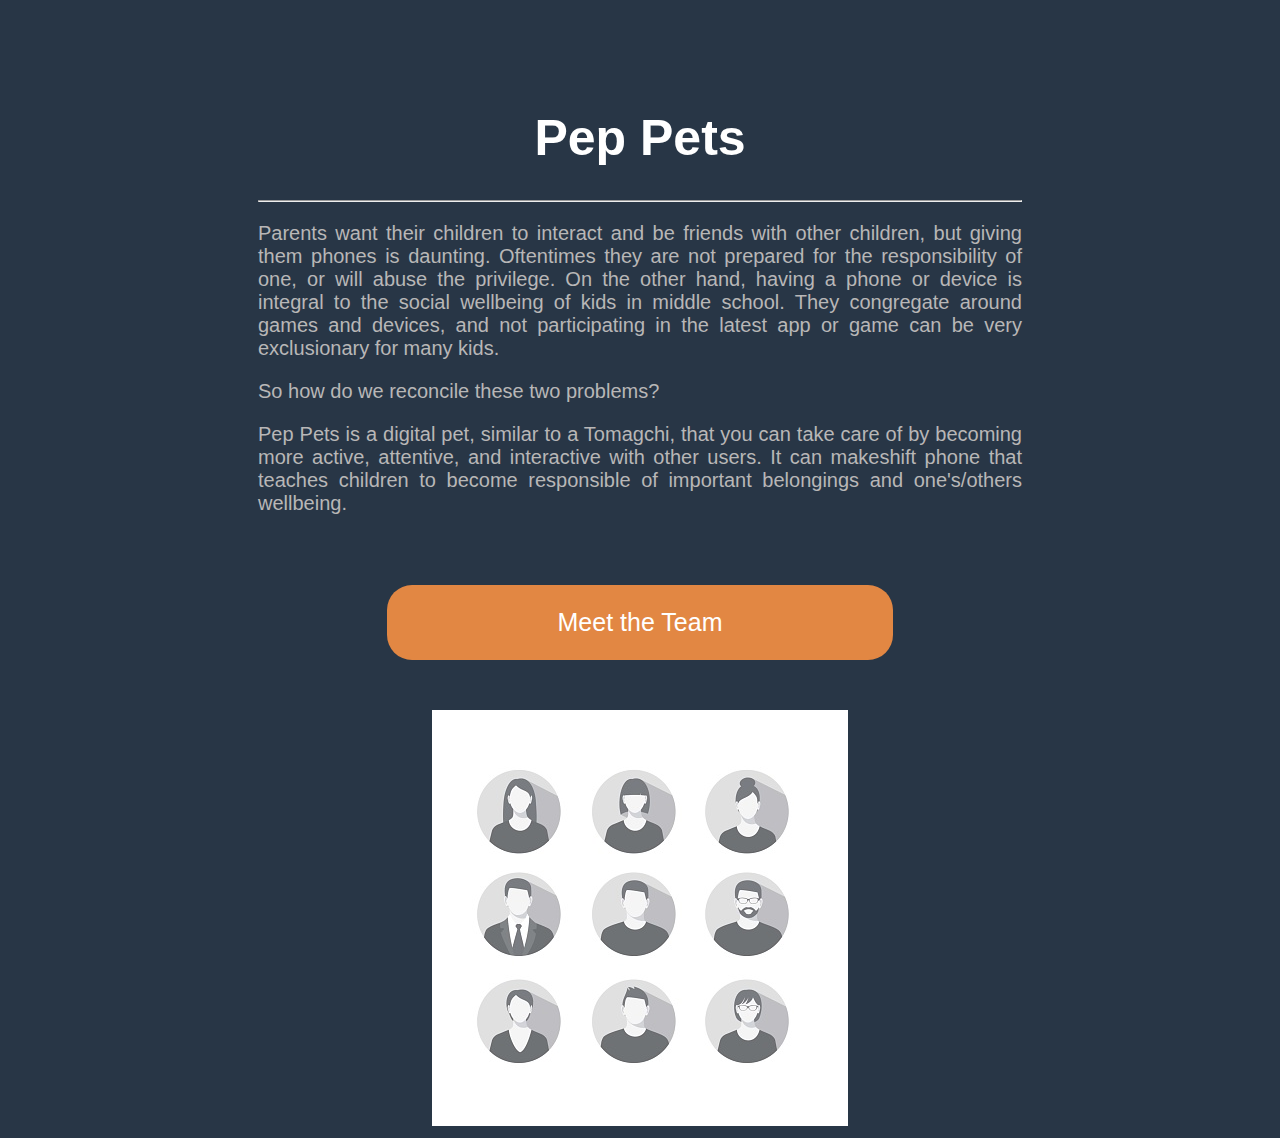
==== index.html @ 669ea757 "github pages" ====
<!DOCTYPE html>

<html>

	<head>
		<meta charset="utf-8">
		<title> ECE140 Hosting Demo </title>
		<link rel="stylesheet" type="text/css" href="public/simple.css">
	</head>

	<body style="background-color:#283646">
		<h1 class="title"> Pep Pets </h1>
		<div class="container">
			<hr>
			<p> Parents want their children to interact and be friends with other children, but giving them phones is daunting.
				Oftentimes they are not prepared for the responsibility of one, or will abuse the privilege.
				On the other hand, having a phone or device is integral to the social wellbeing of kids in middle school. They
				congregate around games and devices, and not participating in the latest app or game can be very exclusionary for
				many
				kids.
			</p>
			<p>
				So how do we reconcile these two problems?
			</p>
			<p> Pep Pets is a digital pet, similar to a Tomagchi, that you can take care of by becoming more active, attentive, and
				interactive with other users.
				It can makeshift phone that teaches children to become responsible of important belongings and one's/others
				wellbeing. 
			</p>
		</div>
		<div class="team-block">
			<p> Meet the Team</p>
		</div>
		<div class="team-images" style="text-align: center">
			<img src="public/images/team_placeholder.jpeg"/>
		</div>
	</body>

</html>
---- public/simple.css ----
.title {
    padding-top: 75px;
    font-family: arial;
    color: white;
    font-size: 50px;
    text-align: center;
}

.container {
    font-family: arial;
    color: rgb(184, 183, 183);
    font-size: 20px;
    text-align: justify;
    padding-left: 250px;       
    padding-right: 250px;
    padding-bottom: 50px;
}

.team-block {
    width: 250px;
    height: 75px;
    font-family: arial;
    color: white;
    font-size: 25px;
    background-color: #e28743;
    border-radius: 25px;
    display: flex;
    align-items: center;
    justify-content: center;
    margin: auto;
    width: 40%;
}

.team-images {
    padding-top: 50px;
}
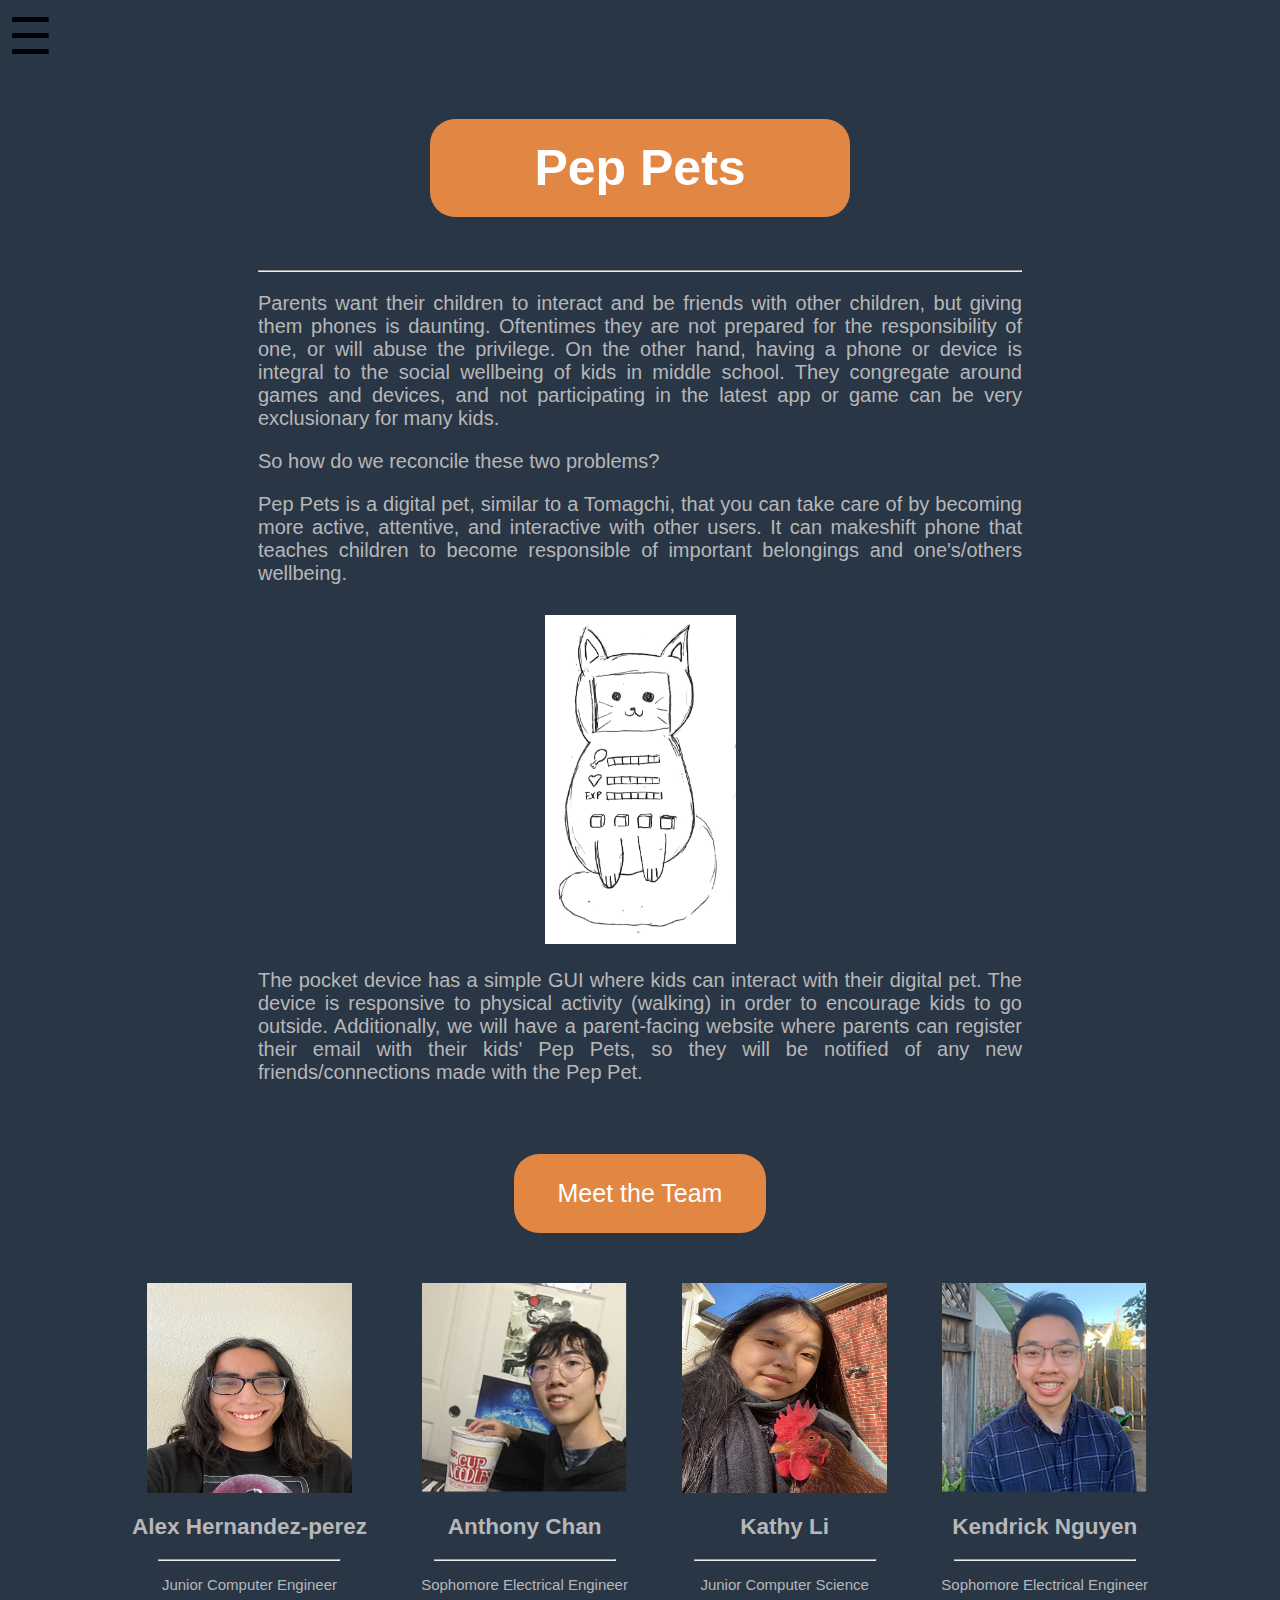
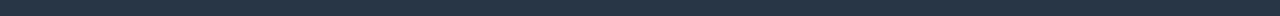
==== commit bab75f83: "assignment2" ====
--- a/index.html
+++ b/index.html
@@ -4,12 +4,22 @@
 
 	<head>
 		<meta charset="utf-8">
-		<title> ECE140 Hosting Demo </title>
-		<link rel="stylesheet" type="text/css" href="public/simple.css">
+		<title> Pep Pets Home </title>
+		<link rel="stylesheet" type="text/css" href="public/index.css">
 	</head>
 
 	<body style="background-color:#283646">
+		<span style="font-size:50px;cursor:pointer" onclick="openNav()">&#9776; </span>
+		<div id="mySidenav" class="sidenav">
+			<a href="javascript:void(0)" class="closebtn" onclick="closeNav()">&times;</a>
+			<a href="index.html"> Home </a>
+			<a href="kvp.html"> Key Value Proposition </a>
+			<a href=""> Revenue Model </a>
+			<a href=""> Contact </a>
+		</div>
+		<h1 class="space"> </h1>
 		<h1 class="title"> Pep Pets </h1>
+		<h1 class="space"> </h1>
 		<div class="container">
 			<hr>
 			<p> Parents want their children to interact and be friends with other children, but giving them phones is daunting.
@@ -28,12 +38,55 @@
 				wellbeing. 
 			</p>
 		</div>
+		<div class="info">
+			<div class ="device-image"> 
+				<img src="public/images/design-concept.jpeg" width="25%" height="25%" />
+			</div>
+			<p>
+				The pocket device has a simple GUI where kids can interact with their digital pet. The device is responsive to 
+				physical activity (walking) in order to encourage kids to go outside. Additionally, we will have a parent-facing 
+				website where parents can register their email with their kids' Pep Pets, so
+				they will be notified of any new friends/connections made with the Pep Pet.
+			</p>
+		</div>
 		<div class="team-block">
 			<p> Meet the Team</p>
 		</div>
 		<div class="team-images" style="text-align: center">
-			<img src="public/images/team_placeholder.jpeg"/>
+			<div class="team-column">
+				<img src="public/images/Alex.jpeg" width="205" height="210" />
+				<h2> Alex Hernandez-perez </h2>
+				<hr width="180px">
+				<p> Junior Computer Engineer </p>
+			</div>
+			<div class="team-column">
+				<img src="public/images/Anthony.PNG" width="205" height="210" />
+				<h2> Anthony Chan </h2>
+				<hr width="180px">
+				<p> Sophomore Electrical Engineer </p>
+			</div>
+			<div class="team-column">
+				<img src="public/images/Kathy.jpeg" width="205" height="210" />
+				<h2> Kathy Li </h2>
+				<hr width="180px">
+				<p> Junior Computer Science </p>
+			</div>
+			<div class="team-column">
+				<img src="public/images/Kendrick.PNG" width="205" height="210" />
+				<h2> Kendrick Nguyen </h2>
+				<hr width="180px">
+				<p> Sophomore Electrical Engineer </p>
+			</div>
 		</div>
+		<script>
+			function openNav() {
+				document.getElementById("mySidenav").style.width = "320px";
+			}
+
+			function closeNav() {
+				document.getElementById("mySidenav").style.width = "0";
+			}
+		</script>
 	</body>
 
 </html>--- a/public/index.css
+++ b/public/index.css
@@ -0,0 +1,117 @@
+.sidenav {
+    height: 100%;
+    width: 0;
+    position: fixed;
+    z-index: 1;
+    top: 0;
+    left: 0;
+    background-color: #111;
+    overflow-x: hidden;
+    transition: 0.5s;
+    padding-top: 60px;
+    font-family: arial;
+}
+
+.sidenav a {
+    padding: 8px 8px 8px 32px;
+    text-decoration: none;
+    font-size: 25px;
+    color: #818181;
+    display: block;
+    transition: 0.3s;
+}
+
+.sidenav a:hover {
+    color: #f1f1f1;
+}
+
+.sidenav .closebtn {
+    position: absolute;
+    top: 0;
+    right: 25px;
+    font-size: 36px;
+    margin-left: 50px;
+}
+
+@media screen and (max-height: 450px) {
+    .sidenav {
+        padding-top: 15px;
+    }
+    .sidenav a {
+        font-size: 18px;
+    }
+}
+
+.space {
+    padding-top: 10px;
+}
+
+.title {
+    padding: 20px;
+    font-family: arial;
+    color: white;
+    font-size: 50px;
+    text-align: center;
+    background-color: #e28743;
+    border-radius: 25px;
+    display: flex;
+    align-items: center;
+    justify-content: center;
+    margin: auto;
+    width: 30%;
+}
+
+.container {
+    font-family: arial;
+    color: rgb(184, 183, 183);
+    font-size: 20px;
+    text-align: justify;
+    padding-left: 250px;       
+    padding-right: 250px;
+    padding-bottom: 10px;
+}
+
+.info {
+    font-family: arial;
+    color: rgb(184, 183, 183);
+    font-size: 20px;
+    text-align: justify;
+    padding-left: 250px;
+    padding-right: 250px;
+    padding-bottom: 50px;
+}
+
+.device-image {
+    text-align: center;
+}
+
+.team-block {
+    width: 250px;
+    height: 50;
+    font-family: arial;
+    color: white;
+    font-size: 25px;
+    background-color: #e28743;
+    border-radius: 25px;
+    display: flex;
+    align-items: center;
+    justify-content: center;
+    margin: auto;
+    width: 20%;
+}
+
+.team-column {
+    display: inline-block;
+    margin-left: auto;
+    margin-right: auto;
+    padding-top: 50px;
+    padding-left: 25px;
+    padding-right: 25px;
+}
+
+.team-images {
+    text-align:center;
+    font-family: arial;
+    color: rgb(184, 183, 183);;
+    font-size: 15px;
+}
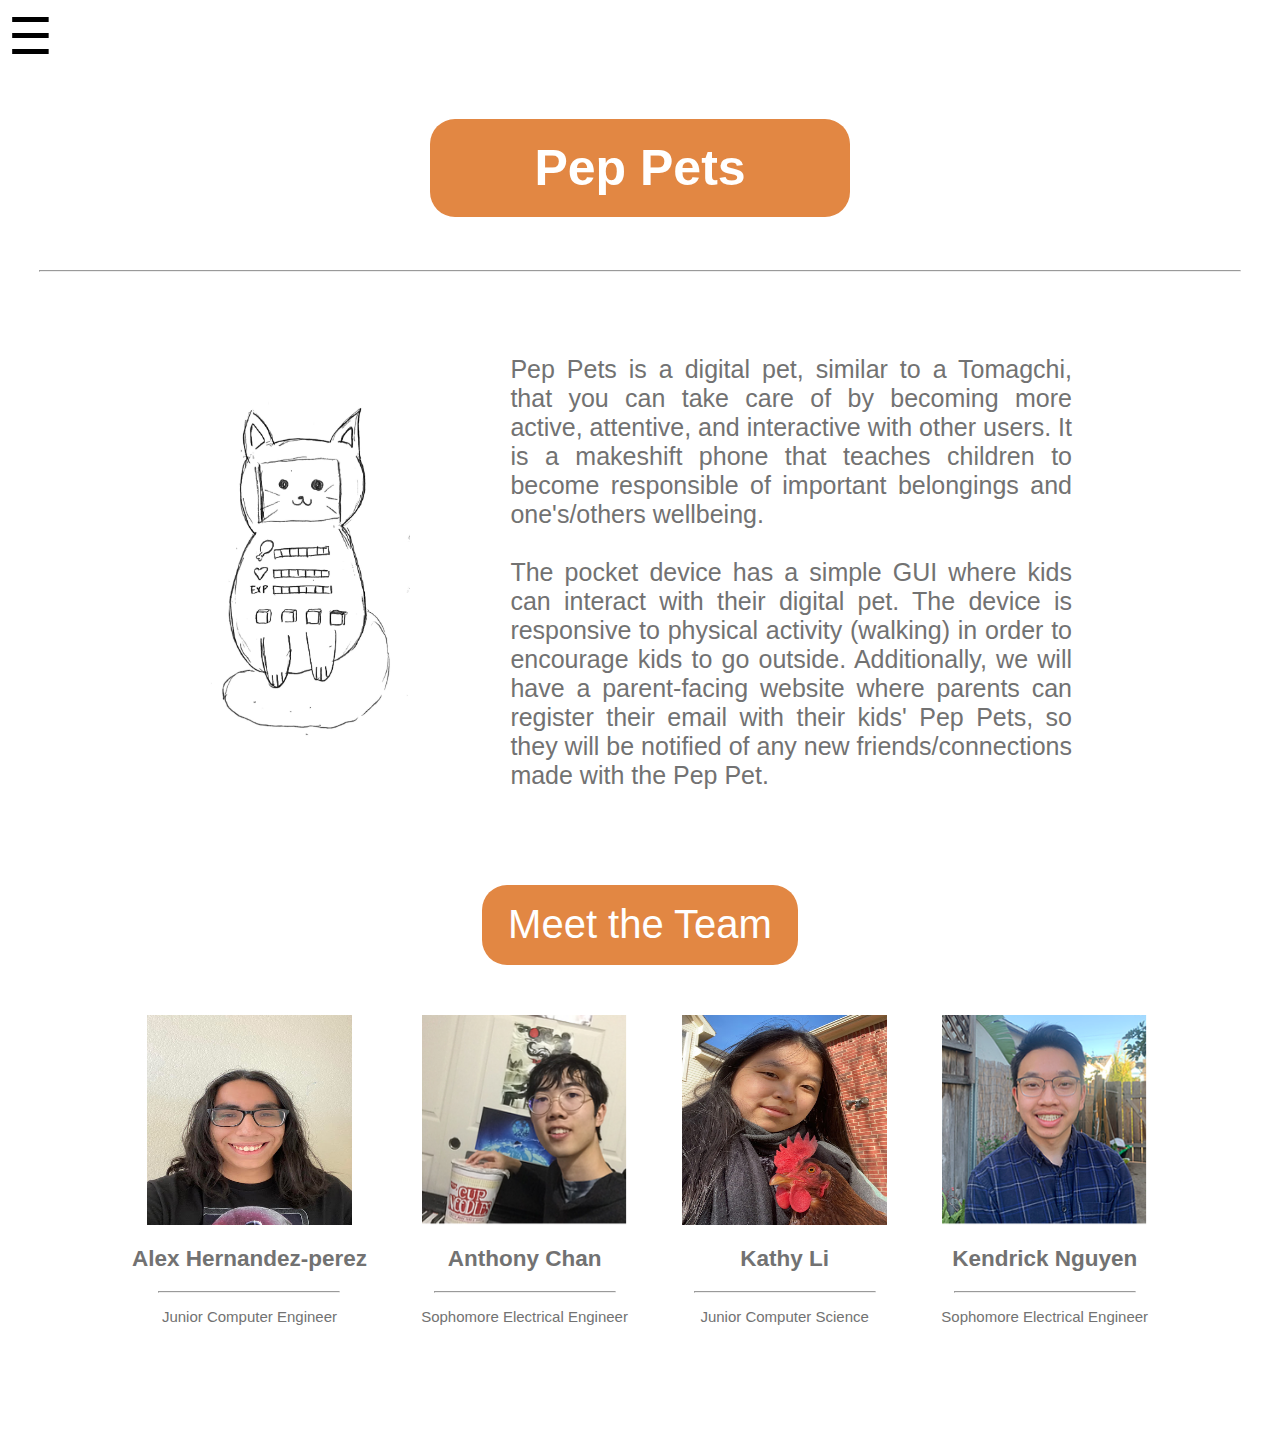
==== commit 9fa44842: "index.html fix" ====
--- a/index.html
+++ b/index.html
@@ -8,41 +8,26 @@
 		<link rel="stylesheet" type="text/css" href="public/index.css">
 	</head>
 
-	<body style="background-color:#283646">
-		<span style="font-size:50px;cursor:pointer" onclick="openNav()">&#9776; </span>
+	<body style="background-color:#ffffff">
+		<span style="font-size:50px;cursor:pointer" onclick="openNavigation()">&#9776; </span>
 		<div id="mySidenav" class="sidenav">
-			<a href="javascript:void(0)" class="closebtn" onclick="closeNav()">&times;</a>
+			<a href="javascript:void(0)" class="closebtn" onclick="closeNavigation()">&times;</a>
 			<a href="index.html"> Home </a>
-			<a href="kvp.html"> Key Value Proposition </a>
-			<a href=""> Revenue Model </a>
+			<a href="product.html"> Our Product </a>
 			<a href=""> Contact </a>
+			<link rel="stylesheet" type="text/css" href="public/nav.css">
+			<script type="text/javascript" src="public/nav.js" defer></script>
 		</div>
 		<h1 class="space"> </h1>
 		<h1 class="title"> Pep Pets </h1>
 		<h1 class="space"> </h1>
-		<div class="container">
-			<hr>
-			<p> Parents want their children to interact and be friends with other children, but giving them phones is daunting.
-				Oftentimes they are not prepared for the responsibility of one, or will abuse the privilege.
-				On the other hand, having a phone or device is integral to the social wellbeing of kids in middle school. They
-				congregate around games and devices, and not participating in the latest app or game can be very exclusionary for
-				many
-				kids.
-			</p>
-			<p>
-				So how do we reconcile these two problems?
-			</p>
-			<p> Pep Pets is a digital pet, similar to a Tomagchi, that you can take care of by becoming more active, attentive, and
-				interactive with other users.
-				It can makeshift phone that teaches children to become responsible of important belongings and one's/others
-				wellbeing. 
-			</p>
-		</div>
+		<hr width="1200px">
 		<div class="info">
-			<div class ="device-image"> 
-				<img src="public/images/design-concept.jpeg" width="25%" height="25%" />
-			</div>
-			<p>
+			<img src="public/images/design-concept.jpeg" width="35%" height="35%" class="device-image"/>
+			<p class="child">
+				Pep Pets is a digital pet, similar to a Tomagchi, that you can take care of by becoming more active, attentive, and
+				interactive with other users. It is a makeshift phone that teaches children to become responsible of important belongings and one's/others
+				wellbeing.<br><br>
 				The pocket device has a simple GUI where kids can interact with their digital pet. The device is responsive to 
 				physical activity (walking) in order to encourage kids to go outside. Additionally, we will have a parent-facing 
 				website where parents can register their email with their kids' Pep Pets, so
@@ -78,15 +63,6 @@
 				<p> Sophomore Electrical Engineer </p>
 			</div>
 		</div>
-		<script>
-			function openNav() {
-				document.getElementById("mySidenav").style.width = "320px";
-			}
-
-			function closeNav() {
-				document.getElementById("mySidenav").style.width = "0";
-			}
-		</script>
 	</body>
 
 </html>--- a/public/index.css
+++ b/public/index.css
@@ -1,47 +1,3 @@
-.sidenav {
-    height: 100%;
-    width: 0;
-    position: fixed;
-    z-index: 1;
-    top: 0;
-    left: 0;
-    background-color: #111;
-    overflow-x: hidden;
-    transition: 0.5s;
-    padding-top: 60px;
-    font-family: arial;
-}
-
-.sidenav a {
-    padding: 8px 8px 8px 32px;
-    text-decoration: none;
-    font-size: 25px;
-    color: #818181;
-    display: block;
-    transition: 0.3s;
-}
-
-.sidenav a:hover {
-    color: #f1f1f1;
-}
-
-.sidenav .closebtn {
-    position: absolute;
-    top: 0;
-    right: 25px;
-    font-size: 36px;
-    margin-left: 50px;
-}
-
-@media screen and (max-height: 450px) {
-    .sidenav {
-        padding-top: 15px;
-    }
-    .sidenav a {
-        font-size: 18px;
-    }
-}
-
 .space {
     padding-top: 10px;
 }
@@ -61,43 +17,47 @@
     width: 30%;
 }
 
-.container {
-    font-family: arial;
-    color: rgb(184, 183, 183);
-    font-size: 20px;
-    text-align: justify;
-    padding-left: 250px;       
-    padding-right: 250px;
-    padding-bottom: 10px;
-}
-
 .info {
     font-family: arial;
-    color: rgb(184, 183, 183);
-    font-size: 20px;
+    color: rgb(114, 114, 114);
+    font-size: 25px;
     text-align: justify;
-    padding-left: 250px;
-    padding-right: 250px;
-    padding-bottom: 50px;
+    padding-top: 50px;
+    padding-left: 200px;
+    padding-right: 200px;
+    padding-bottom: 70px;
+    display:flex;
+    align-items:center;
 }
 
 .device-image {
-    text-align: center;
+    box-sizing: border-box;
+    padding-right: 100px;
+    float: left;
+}
+
+.device-image:hover {
+    transform: scale(1.15);
+}
+
+.child {
+    box-sizing: border-box;
+    float: left;
 }
 
 .team-block {
     width: 250px;
-    height: 50;
+    height: 80px;
     font-family: arial;
     color: white;
-    font-size: 25px;
+    font-size: 40px;
     background-color: #e28743;
     border-radius: 25px;
     display: flex;
     align-items: center;
     justify-content: center;
     margin: auto;
-    width: 20%;
+    width: 25%;
 }
 
 .team-column {
@@ -109,9 +69,14 @@
     padding-right: 25px;
 }
 
+.team-column:hover {
+    transform: scale(1.1);
+}
+
 .team-images {
     text-align:center;
     font-family: arial;
-    color: rgb(184, 183, 183);;
+    color: rgb(114, 114, 114);
     font-size: 15px;
+    padding-bottom: 100px;
 }
--- a/public/nav.css
+++ b/public/nav.css
@@ -0,0 +1,43 @@
+.sidenav {
+    height: 100%;
+    width: 0;
+    position: fixed;
+    z-index: 1;
+    top: 0;
+    left: 0;
+    background-color: #f1f1f1;
+    overflow-x: hidden;
+    transition: 0.5s;
+    padding-top: 60px;
+    font-family: arial;
+}
+
+.sidenav a {
+    padding: 8px 8px 8px 32px;
+    text-decoration: none;
+    font-size: 25px;
+    color: rgb(114, 114, 114);
+    display: block;
+    transition: 0.3s;
+}
+
+.sidenav a:hover {
+    color: #000000;
+}
+
+.sidenav .closebtn {
+    position: absolute;
+    top: 0;
+    right: 25px;
+    font-size: 36px;
+    margin-left: 50px;
+}
+
+@media screen and (max-height: 450px) {
+    .sidenav {
+        padding-top: 15px;
+    }
+    .sidenav a {
+        font-size: 18px;
+    }
+}